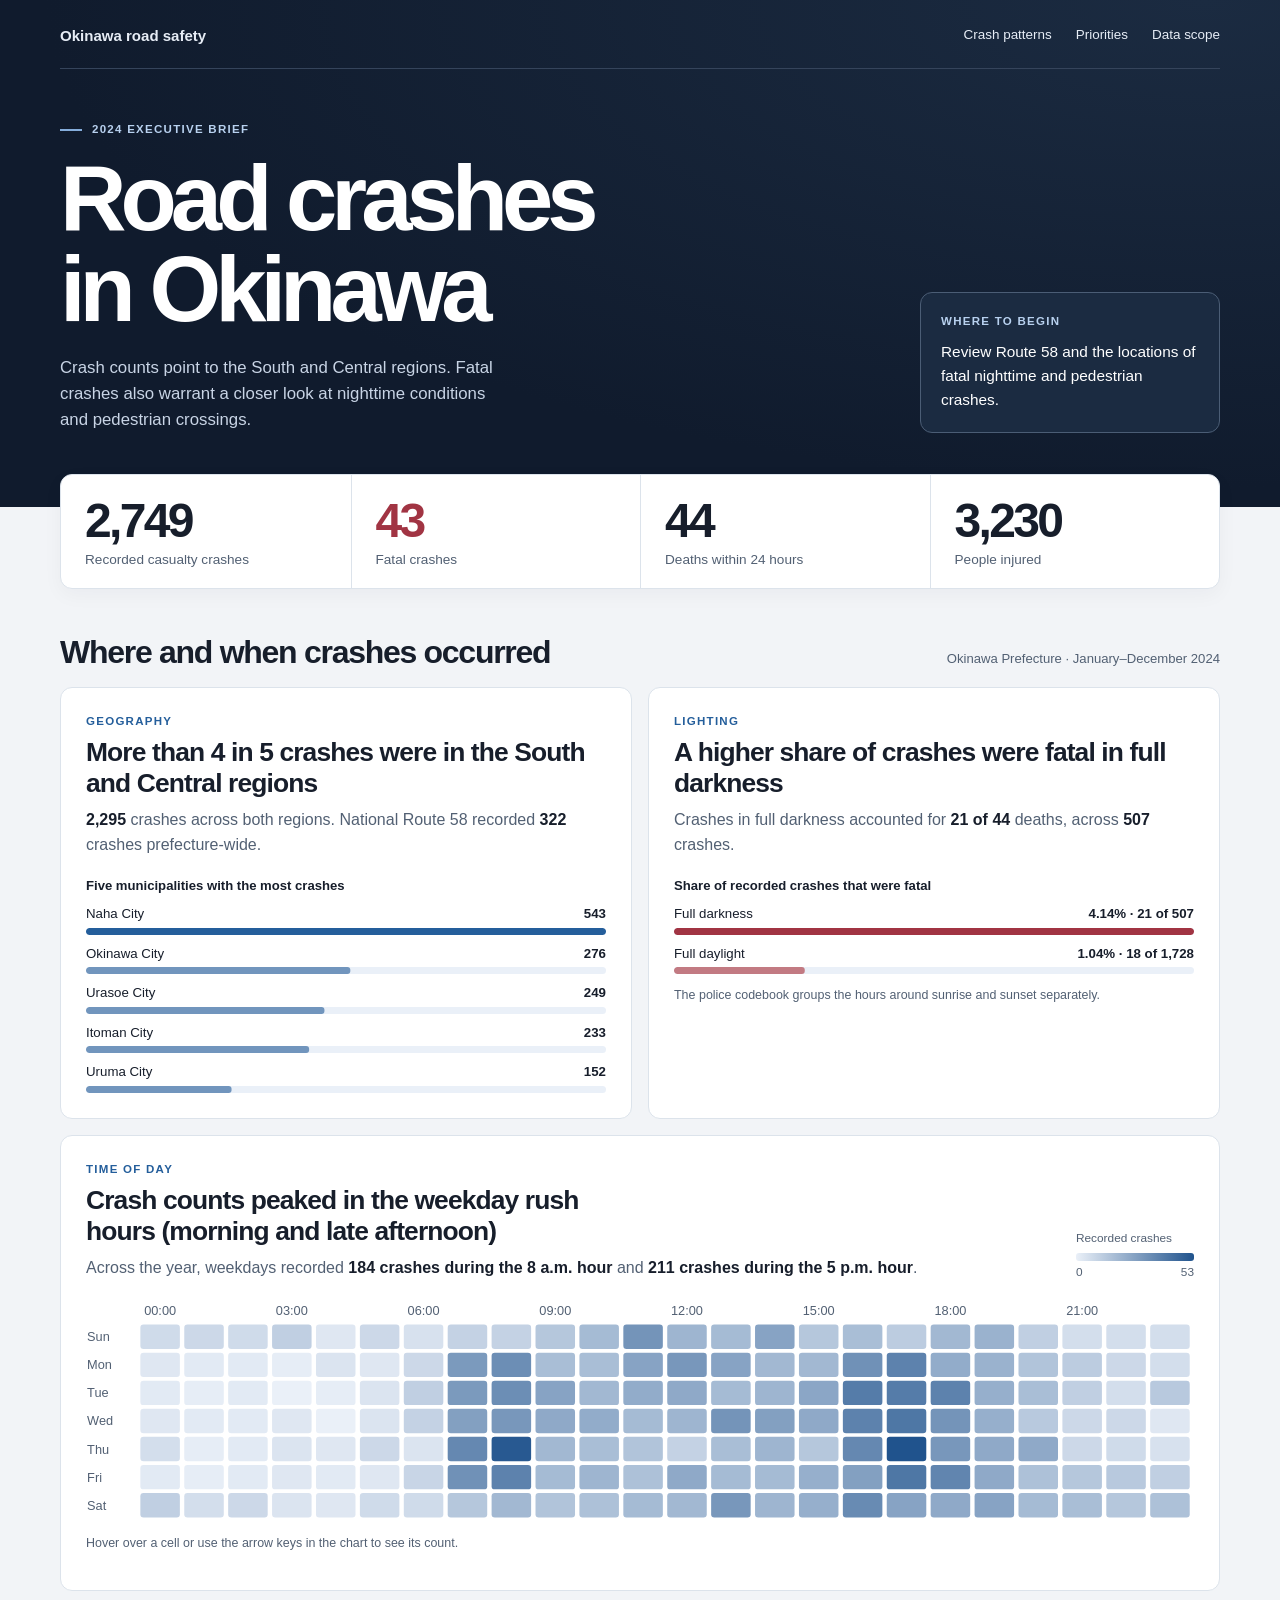
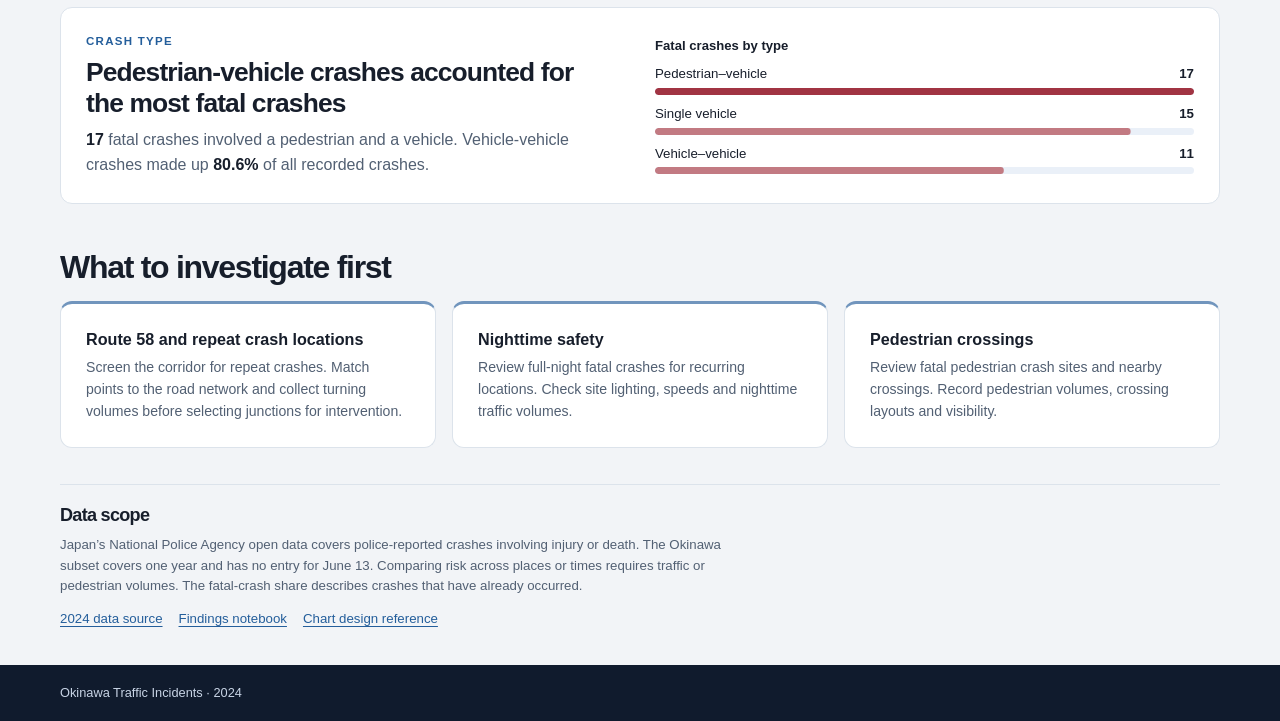
==== executive_report/index.html @ 72260c79 "Add D3 executive report and update README" ====
<!doctype html>
<html lang="en">
<head>
  <meta charset="utf-8">
  <meta name="viewport" content="width=device-width, initial-scale=1">
  <title>Okinawa road safety | 2024 executive brief</title>
  <link rel="stylesheet" href="styles.css">
  <script defer src="vendor/d3.min.js"></script>
  <script defer src="data.js"></script>
  <script defer src="charts.js"></script>
</head>
<body>
  <header class="masthead">
    <div class="wrap">
      <div class="masthead-bar">
        <a class="wordmark" href="#overview">Okinawa road safety</a>
        <nav aria-label="Report sections">
          <a href="#patterns">Crash patterns</a>
          <a href="#priorities">Priorities</a>
          <a href="#data-scope">Data scope</a>
        </nav>
      </div>
      <div class="intro" id="overview">
        <div>
          <p class="eyebrow"><span class="accent-line"></span>2024 executive brief</p>
          <h1>Road crashes<br>in Okinawa</h1>
          <p class="intro-copy">Crash counts point to the South and Central regions. Fatal crashes also warrant a closer look at nighttime conditions and pedestrian crossings.</p>
        </div>
        <aside class="intro-note">
          <p class="eyebrow">Where to begin</p>
          <p>Review Route 58 and the locations of fatal nighttime and pedestrian crashes.</p>
        </aside>
      </div>
    </div>
  </header>

  <main class="wrap">
    <noscript><p class="notice">Enable JavaScript to display the charts and figures.</p></noscript>
    <section class="metrics" aria-label="2024 in figures">
      <div><p class="metric" data-metric="crashes">—</p><p>Recorded casualty crashes</p></div>
      <div><p class="metric fatal" data-metric="fatal_crashes">—</p><p>Fatal crashes</p></div>
      <div><p class="metric" data-metric="deaths">—</p><p>Deaths within 24 hours</p></div>
      <div><p class="metric" data-metric="injuries">—</p><p>People injured</p></div>
    </section>

    <section class="section" id="patterns">
      <div class="section-header">
        <h2>Where and when crashes occurred</h2>
        <p>Okinawa Prefecture · January–December 2024</p>
      </div>
      <div class="panel-grid">
        <article class="panel">
          <p class="eyebrow">Geography</p>
          <h3>More than 4 in 5 crashes were in the South and Central regions</h3>
          <p><strong id="regional-count"></strong> crashes across both regions. National Route 58 recorded <strong id="route-count"></strong> crashes prefecture-wide.</p>
          <figure>
            <figcaption>Five municipalities with the most crashes</figcaption>
            <div id="municipalities" class="bar-list"></div>
          </figure>
        </article>
        <article class="panel">
          <p class="eyebrow">Lighting</p>
          <h3>A higher share of crashes were fatal in full darkness</h3>
          <p>Crashes in full darkness accounted for <strong id="night-deaths"></strong> deaths, across <strong id="night-crashes"></strong> crashes.</p>
          <figure>
            <figcaption>Share of recorded crashes that were fatal</figcaption>
            <div id="lighting" class="bar-list"></div>
          </figure>
          <p class="chart-note">The police codebook groups the hours around sunrise and sunset separately.</p>
        </article>
      </div>

      <article class="panel time-panel">
        <div class="chart-heading">
          <div>
            <p class="eyebrow">Time of day</p>
            <h3>Crash counts peaked in the weekday rush hours (morning and late afternoon)</h3>
            <p>Across the year, weekdays recorded <strong id="morning-peak"></strong> and <strong id="afternoon-peak"></strong>.</p>
          </div>
          <div class="heat-legend" aria-label="Heatmap color scale">
            <span>Recorded crashes</span>
            <div class="heat-gradient"></div>
            <div class="legend-labels"><span>0</span><span id="heat-max"></span></div>
          </div>
        </div>
        <figure>
          <div class="heat-scroll" tabindex="0" role="region" aria-label="Crash heatmap. On a narrow screen, scroll to see all 24 hours.">
            <div id="heatmap"></div>
          </div>
          <figcaption class="chart-note" id="heat-detail" aria-live="polite">Hover over a cell or use the arrow keys in the chart to see its count.</figcaption>
        </figure>
      </article>

      <article class="panel type-panel">
        <div>
          <p class="eyebrow">Crash type</p>
          <h3>Pedestrian-vehicle crashes accounted for the most fatal crashes</h3>
          <p><strong id="pedestrian-fatal"></strong> fatal crashes involved a pedestrian and a vehicle. Vehicle-vehicle crashes made up <strong id="vehicle-share"></strong> of all recorded crashes.</p>
        </div>
        <figure>
          <figcaption>Fatal crashes by type</figcaption>
          <div id="types" class="bar-list"></div>
        </figure>
      </article>
    </section>

    <section class="section" id="priorities">
      <div class="section-header">
        <h2>What to investigate first</h2>
      </div>
      <div class="priority-grid">
        <article>
          <h3>Route 58 and repeat crash locations</h3>
          <p>Screen the corridor for repeat crashes. Match points to the road network and collect turning volumes before selecting junctions for intervention.</p>
        </article>
        <article>
          <h3>Nighttime safety</h3>
          <p>Review full-night fatal crashes for recurring locations. Check site lighting, speeds and nighttime traffic volumes.</p>
        </article>
        <article>
          <h3>Pedestrian crossings</h3>
          <p>Review fatal pedestrian crash sites and nearby crossings. Record pedestrian volumes, crossing layouts and visibility.</p>
        </article>
      </div>
    </section>

    <section class="scope" id="data-scope">
      <h2>Data scope</h2>
      <p>Japan’s National Police Agency open data covers police-reported crashes involving injury or death. The Okinawa subset covers one year and has no entry for June 13. Comparing risk across places or times requires traffic or pedestrian volumes. The fatal-crash share describes crashes that have already occurred.</p>
      <p class="sources">
        <a href="https://www.npa.go.jp/publications/statistics/koutsuu/opendata/2024/opendata_2024.html">2024 data source</a>
        <a href="../notebooks/06_findings_and_recommendations.ipynb">Findings notebook</a>
        <a href="https://d3-graph-gallery.com/">Chart design reference</a>
      </p>
    </section>
  </main>

  <footer><div class="wrap">Okinawa Traffic Incidents · 2024</div></footer>
</body>
</html>
---- executive_report/styles.css ----
:root {
  --background: #f2f4f7;
  --surface: #ffffff;
  --ink: #171e2b;
  --muted: #526073;
  --line: #dce3eb;
  --navy: #101b2d;
  --navy-soft: #1b2b41;
  --blue: #245e9b;
  --blue-muted: #7195bd;
  --heat-low: #eaf0f8;
  --heat-high: #20538d;
  --red: #a13443;
  --red-muted: #c27a82;
  --font: "Inter", -apple-system, BlinkMacSystemFont, "Segoe UI", sans-serif;
}

* { box-sizing: border-box; }
html { scroll-behavior: smooth; }
body {
  margin: 0;
  background: var(--background);
  color: var(--ink);
  font: 400 1rem/1.55 var(--font);
}
h1, h2, h3, p, figure { margin: 0; }
a { color: var(--blue); text-underline-offset: 0.2em; }
:focus-visible { outline: 2px solid #547fb4; outline-offset: 4px; }
.wrap { width: min(1160px, calc(100% - 72px)); margin: 0 auto; }

.masthead {
  background: radial-gradient(ellipse at 94% 0%, var(--navy-soft), var(--navy) 68%);
  color: white;
}
.masthead-bar {
  display: flex;
  justify-content: space-between;
  align-items: center;
  gap: 1rem;
  padding: 24px 0 21px;
  border-bottom: 1px solid #35445b;
}
.masthead-bar a { color: #e7edf6; text-decoration: none; }
.masthead-bar a:hover { text-decoration: underline; }
.wordmark { font-size: 0.94rem; font-weight: 700; }
nav { display: flex; flex-wrap: wrap; gap: 24px; font-size: 0.84rem; }
.intro {
  display: grid;
  grid-template-columns: 1fr 300px;
  align-items: end;
  gap: 32px;
  padding: 52px 0 74px;
}
.eyebrow {
  color: var(--blue);
  font-size: 0.72rem;
  font-weight: 750;
  letter-spacing: 0.11em;
  text-transform: uppercase;
}
.masthead .eyebrow { color: #b8d1ef; }
.accent-line {
  display: inline-block;
  width: 22px;
  height: 2px;
  margin: 0 10px 0 0;
  vertical-align: middle;
  background: #85addc;
}
h1 {
  font-size: clamp(3.1rem, 7.2vw, 6rem);
  font-weight: 720;
  line-height: 0.99;
  letter-spacing: -0.065em;
  margin: 14px 0 19px;
}
.intro-copy { color: #c8d4e5; max-width: 48ch; font-size: 1.05rem; }
.intro-note {
  border: 1px solid #4b5d75;
  border-radius: 12px;
  padding: 20px;
  background: #1b2b41;
}
.intro-note p + p { margin-top: 9px; font-size: 0.96rem; }

.metrics {
  display: grid;
  grid-template-columns: repeat(4, 1fr);
  position: relative;
  margin-top: -33px;
  border: 1px solid var(--line);
  border-radius: 12px;
  background: var(--surface);
  box-shadow: 0 6px 20px #17243b0a;
}
.metrics > div { min-width: 0; padding: 18px 24px; }
.metrics > div + div { border-left: 1px solid var(--line); }
.metrics p + p { color: var(--muted); font-size: 0.85rem; }
.metric {
  font-size: clamp(2rem, 4vw, 3rem);
  line-height: 1.18;
  letter-spacing: -0.055em;
  font-weight: 720;
  font-variant-numeric: tabular-nums;
}
.fatal { color: var(--red); }
.section { margin-top: 44px; scroll-margin-top: 22px; }
.section-header {
  display: flex;
  justify-content: space-between;
  align-items: baseline;
  flex-wrap: wrap;
  gap: 4px 16px;
  margin-bottom: 15px;
}
h2 { font-size: clamp(1.48rem, 2.8vw, 2rem); line-height: 1.2; letter-spacing: -0.04em; }
.section-header p { color: var(--muted); font-size: 0.82rem; }
.panel-grid, .priority-grid { display: grid; gap: 16px; }
.panel-grid { grid-template-columns: repeat(2, minmax(0, 1fr)); }
.panel, .priority-grid article {
  min-width: 0;
  background: var(--surface);
  border: 1px solid var(--line);
  border-radius: 12px;
  padding: 25px;
}
.panel h3 {
  font-size: clamp(1.22rem, 2.2vw, 1.65rem);
  line-height: 1.2;
  letter-spacing: -0.033em;
  margin: 6px 0 8px;
  max-width: 36ch;
}
.panel p:not(.eyebrow), .priority-grid p, .scope p { color: var(--muted); }
.panel p strong { color: var(--ink); }
figure { margin-top: 18px; }
figcaption { color: var(--ink); font-size: 0.82rem; font-weight: 700; margin-bottom: 8px; }
.bar-list { display: grid; gap: 9px; }
.bar-row { display: grid; gap: 3px; }
.bar-label { display: flex; justify-content: space-between; gap: 8px; font-size: 0.83rem; }
.bar-value { font-weight: 700; font-variant-numeric: tabular-nums; text-align: right; }
.bar-track { display: block; width: 100%; height: 7px; border-radius: 4px; overflow: hidden; }
.chart-note { color: var(--muted); font-size: 0.78rem; font-weight: 400; margin-top: 12px; margin-bottom: 0; }
.time-panel, .type-panel { margin-top: 16px; }
.chart-heading { display: flex; justify-content: space-between; gap: 20px; align-items: end; }
.heat-legend { min-width: 118px; color: var(--muted); font-size: 0.74rem; }
.heat-gradient { height: 8px; margin: 5px 0 2px; border-radius: 3px; }
.legend-labels { display: flex; justify-content: space-between; font-variant-numeric: tabular-nums; }
.heat-scroll { overflow-x: auto; }
#heatmap svg { display: block; width: 100%; min-width: 640px; }
.heat-label { fill: var(--muted); font-size: 12px; }
.heat-cell { cursor: default; }
.heat-cell:focus { outline: none; }
.heat-cell:hover, .heat-cell:focus-visible { stroke: var(--navy); stroke-width: 2.5; }
#heat-detail { min-height: 2.5em; }
.type-panel { display: grid; grid-template-columns: 1fr 1fr; gap: 30px; align-items: center; }
.type-panel figure { margin: 0; }
.priority-grid { grid-template-columns: repeat(3, minmax(0, 1fr)); }
.priority-grid article { border-top: 3px solid var(--blue-muted); }
.priority-grid h3 { font-size: 1.01rem; line-height: 1.3; margin-bottom: 7px; }
.priority-grid p { font-size: 0.88rem; }
.scope { margin: 36px 0; border-top: 1px solid var(--line); padding-top: 20px; }
.scope h2 { font-size: 1.13rem; margin-bottom: 8px; }
.scope p { font-size: 0.83rem; max-width: 92ch; }
.sources { display: flex; flex-wrap: wrap; gap: 8px 16px; margin-top: 12px; }
footer { background: var(--navy); color: #c8d4e5; padding: 18px 0; font-size: 0.8rem; }

@media (max-width: 780px) {
  .wrap { width: calc(100% - 36px); }
  .intro { grid-template-columns: 1fr; gap: 18px; padding-top: 33px; }
  .intro-note { max-width: 480px; }
  .panel-grid, .type-panel { grid-template-columns: 1fr; }
  .priority-grid { grid-template-columns: 1fr; gap: 10px; }
  .panel, .priority-grid article { padding: 18px; }
  .type-panel { gap: 14px; }
}
@media (max-width: 530px) {
  .masthead-bar { align-items: flex-start; flex-direction: column; gap: 8px; padding: 15px 0; }
  nav { gap: 16px; }
  .metrics { grid-template-columns: repeat(2, 1fr); }
  .metrics > div { padding: 13px 15px; }
  .metrics > div:nth-child(3) { border-left: 0; }
  .metrics > div:nth-child(n + 3) { border-top: 1px solid var(--line); }
  .chart-heading { align-items: start; flex-direction: column; gap: 8px; }
  .section { margin-top: 31px; }
}
@media (prefers-reduced-motion: reduce) {
  html { scroll-behavior: auto; }
}
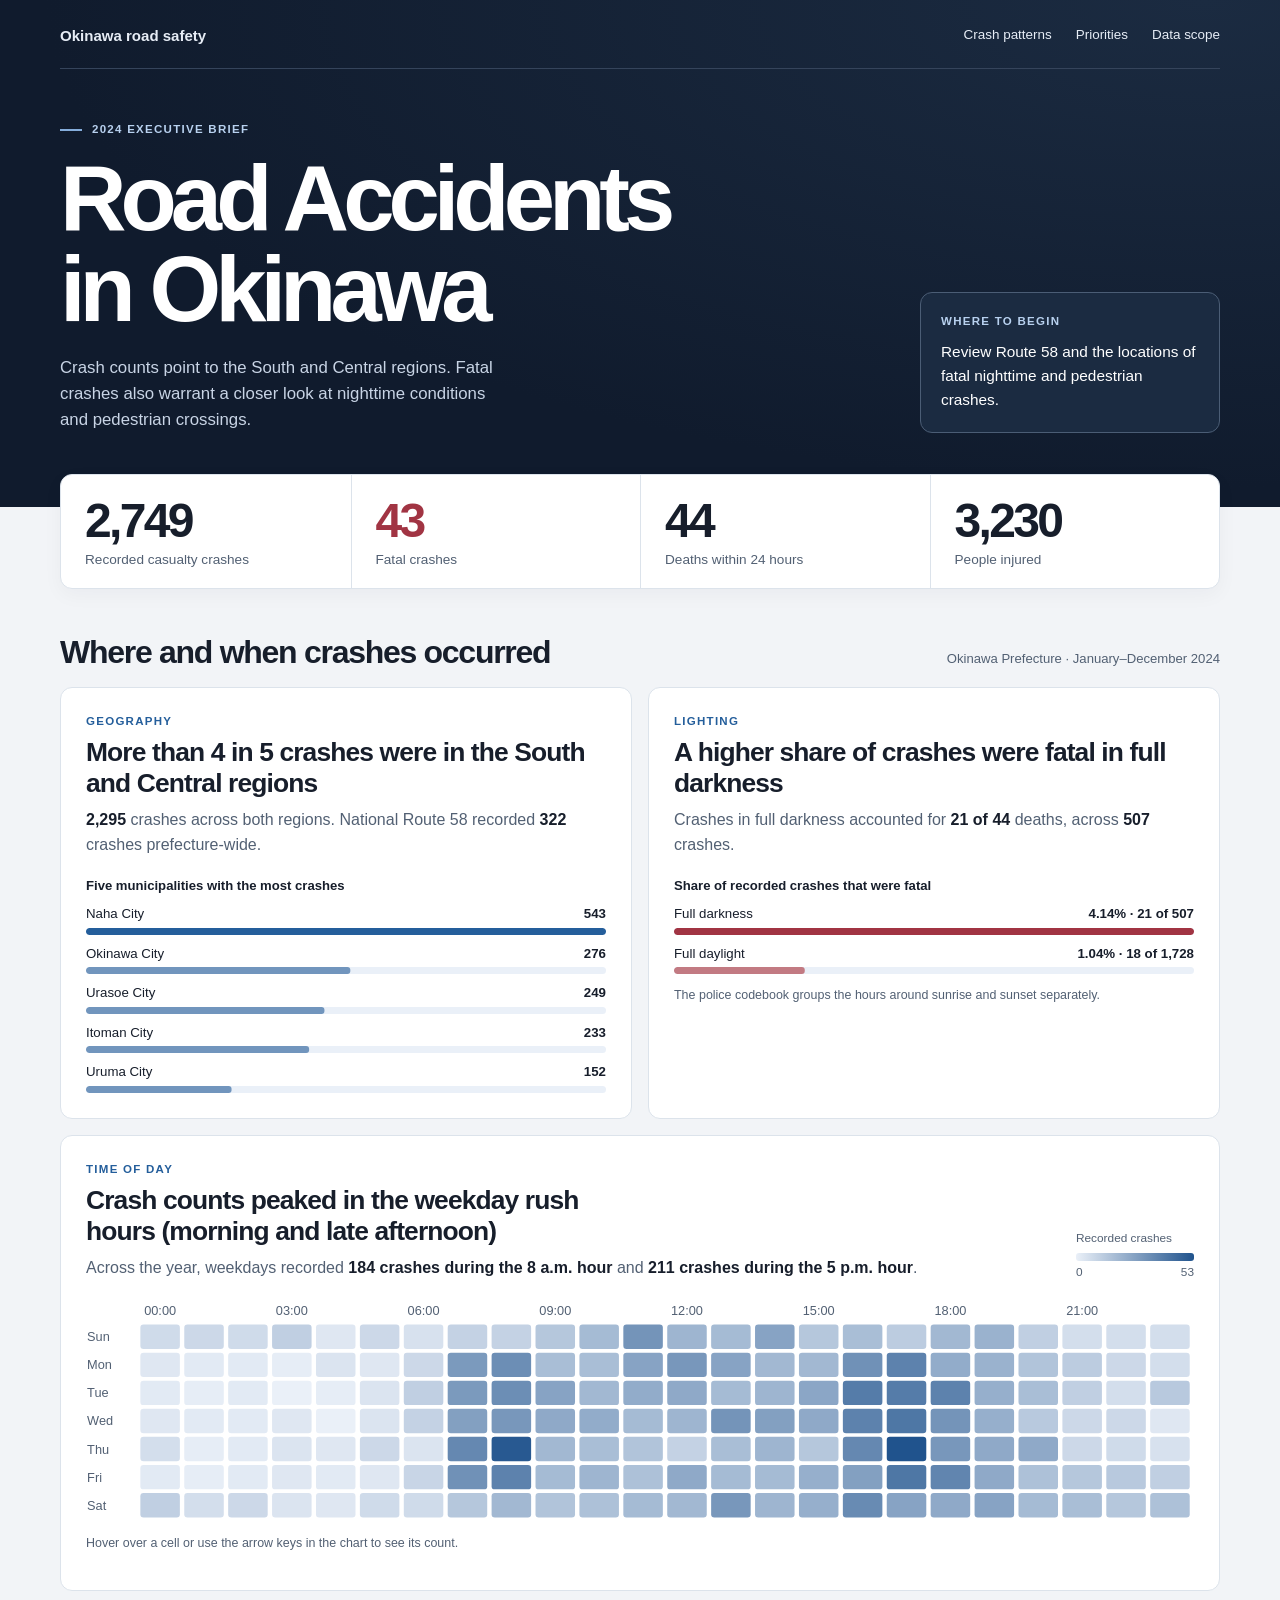
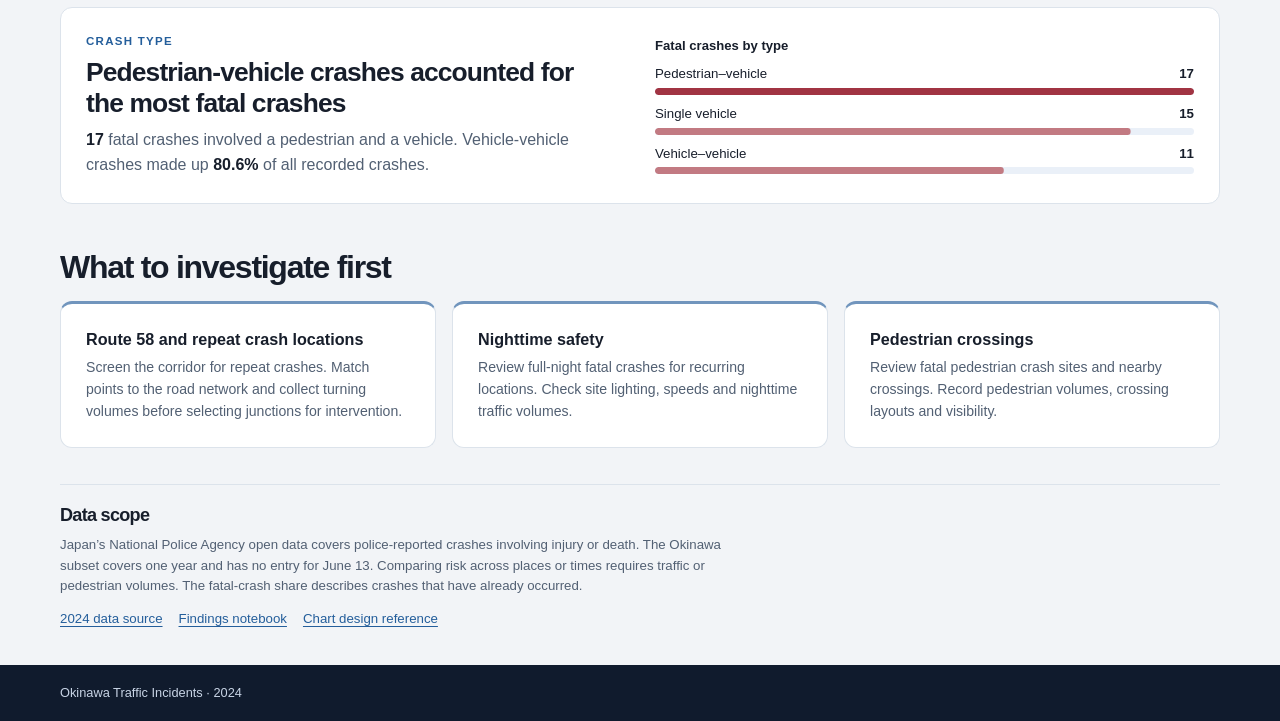
==== commit 97deb900: "Edit executive summary title" ====
--- a/executive_report/index.html
+++ b/executive_report/index.html
@@ -23,7 +23,7 @@
       <div class="intro" id="overview">
         <div>
           <p class="eyebrow"><span class="accent-line"></span>2024 executive brief</p>
-          <h1>Road crashes<br>in Okinawa</h1>
+          <h1>Road Accidents<br>in Okinawa</h1>
           <p class="intro-copy">Crash counts point to the South and Central regions. Fatal crashes also warrant a closer look at nighttime conditions and pedestrian crossings.</p>
         </div>
         <aside class="intro-note">
